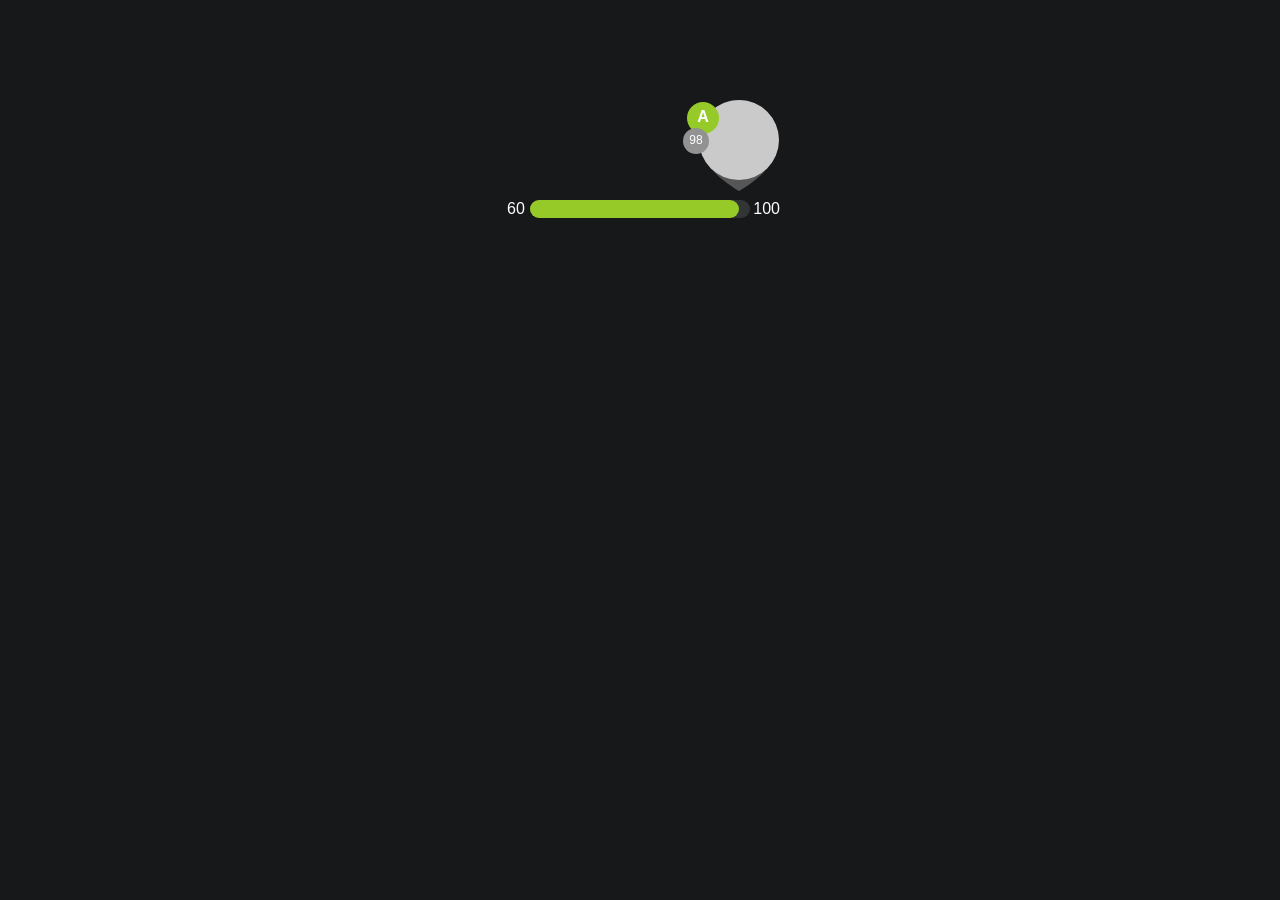
==== mygrade.html @ 9fae9788 "initial grade meter commit" ====
<!DOCTYPE html>
<html lang="en">
<head>
	<meta charset="UTF-8">
	<title>Document</title>
	<meta name="viewport" content="width=device-width, initial-scale=1.0, maximum-scale=1.0, minimum-scale=1.0">

</head>
<link rel="stylesheet" type="text/css" href="style.css">
<script type="text/javascript" src="https://code.jquery.com/jquery-1.11.3.min.js"></script>
<script type="text/javascript" src="script.js"></script>

<body>
	
	<div class="grade-meter">
		<div class="fill">
			<div class="indicator" data-score="98" data-grade="A">
				<div class="profile-pic"></div>
				<div class="pointer">
					<svg version="1.1" id="Layer_1" xmlns="http://www.w3.org/2000/svg" xmlns:xlink="http://www.w3.org/1999/xlink" x="0px" y="0px"
						 viewBox="0 0 80 91" enable-background="new 0 0 80 91" xml:space="preserve">
					<path fill-rule="evenodd" clip-rule="evenodd" fill="#565656" d="M40,0c21.8,0,39.5,17.8,39.5,39.9c0,22-19,39-39.5,51.1
						C19,78.1,0.5,61.9,0.5,39.9C0.5,17.8,18.2,0,40,0z"/>
					<path display="none" fill-rule="evenodd" clip-rule="evenodd" fill="#D8D8D8" d="M40-0.2c22.1,0,40,17.9,40,40s-17.9,40-40,40
						S0,61.9,0,39.8S17.9-0.2,40-0.2z"/>
					</svg>
				</div>
			</div>
		</div>
	</div>
</body>
</html>
---- style.css ----
/* colors:

bg: 171819;
Grey 2: 1e2021;
Green: 96ca29 
*/


/* Reset */
html, body, div {margin: 0; padding: 0;}
div, div:before, div:after{box-sizing: border-box;}

/* general styles */
body {
	background: #171819;
	font-family: "Helvetica Neue",Helvetica,Arial,sans-serif;
	-webkit-font-smoothing: antialiased;
	font-smoothing: antialiased;

}

/* Meter Styles */
.grade-meter{
	height: 18px;
	width: 220px;
	position: relative;
	background: #323536;
	-webkit-border-radius: 25px;
	-moz-border-radius: 25px;
	-ms-border-radius: 25px;
	-o-border-radius: 25px;
	border-radius: 25px;
	margin: 200px auto;
	-webkit-transform: translate3d(0, 0, 0);
}

.grade-meter:before{
	content: "60";
	position: absolute;
	top:0;
	left: -23px;
	color: #fff;
}

.grade-meter:after{
	content: "100";
	position: absolute;
	top: 0;
	right: -30px;
	color: #fff;
}

.fill {
	display: block;
	position: relative;
	background: #96ca29;
	-webkit-border-radius: 25px;
	-moz-border-radius: 25px; 
	-ms-border-radius: 25px;
	-o-border-radius: 25px;
	border-radius: 25px;
	height: 100%;
	width: 0%;
	-webkit-transform: translate3d(0, 0, 0);
}

.indicator{
	position: absolute;
	width: 80px;
	height: 91px;
	right: -40px;
	top: -100px;
	-webkit-transform: translate3d(0, 0, 0);
	-webkit-transform-style: preserve-3d;
	transform-style: preserve-3d;

}

.profile-pic{
	position: absolute;
	top: 0;
	left: 0;
	width: 80px;
	height: 80px;
	-webkit-border-radius: 50%;
	-moz-border-radius: 50%;
	-ms-border-radius: 50%;
	-o-border-radius: 50%;
	border-radius: 50%;
	background: #cacaca;
	z-index: 2;
}

/* grade styling */

.indicator:before{
	content: attr(data-grade);
	width: 32px;
	height: 32px;
	position: absolute;
	top: 2px;
	left:-12px;
	-webkit-border-radius: 50%;
	-moz-border-radius: 50%;
	-ms-border-radius: 50%;
	-o-border-radius: 50%;
	border-radius: 50%;
	background: #96ca29;
	padding-top: 6px;
	text-align: center;
	color: #fff;
	font-size: 16px;
	font-weight: 700;
	z-index: 3;
}

/* score styling */

.indicator:after{
	content: attr(data-score);
	width: 26px;
	height: 26px;
	position: absolute;
	top: 28px;
	left: -16px;
	-webkit-border-radius: 50%;
	-moz-border-radius: 50%;
	-ms-border-radius: 50%;
	-o-border-radius: 50%;
	border-radius: 50%;
	background: #929292;
	text-align: center;
	color: #fff;
	font-size: 12px;
	font-weight: 300;
	padding-top: 5px;
	z-index: 4;

}

.pointer{
	position: absolute;
	top: 0;
	left: 0;
	width: 80px;
	height: 91px;
	z-index: 1;
}


/* transitions */

.fill {
	-webkit-transition: width 1s; /* safari */
    transition: width 1s ease-in;
}
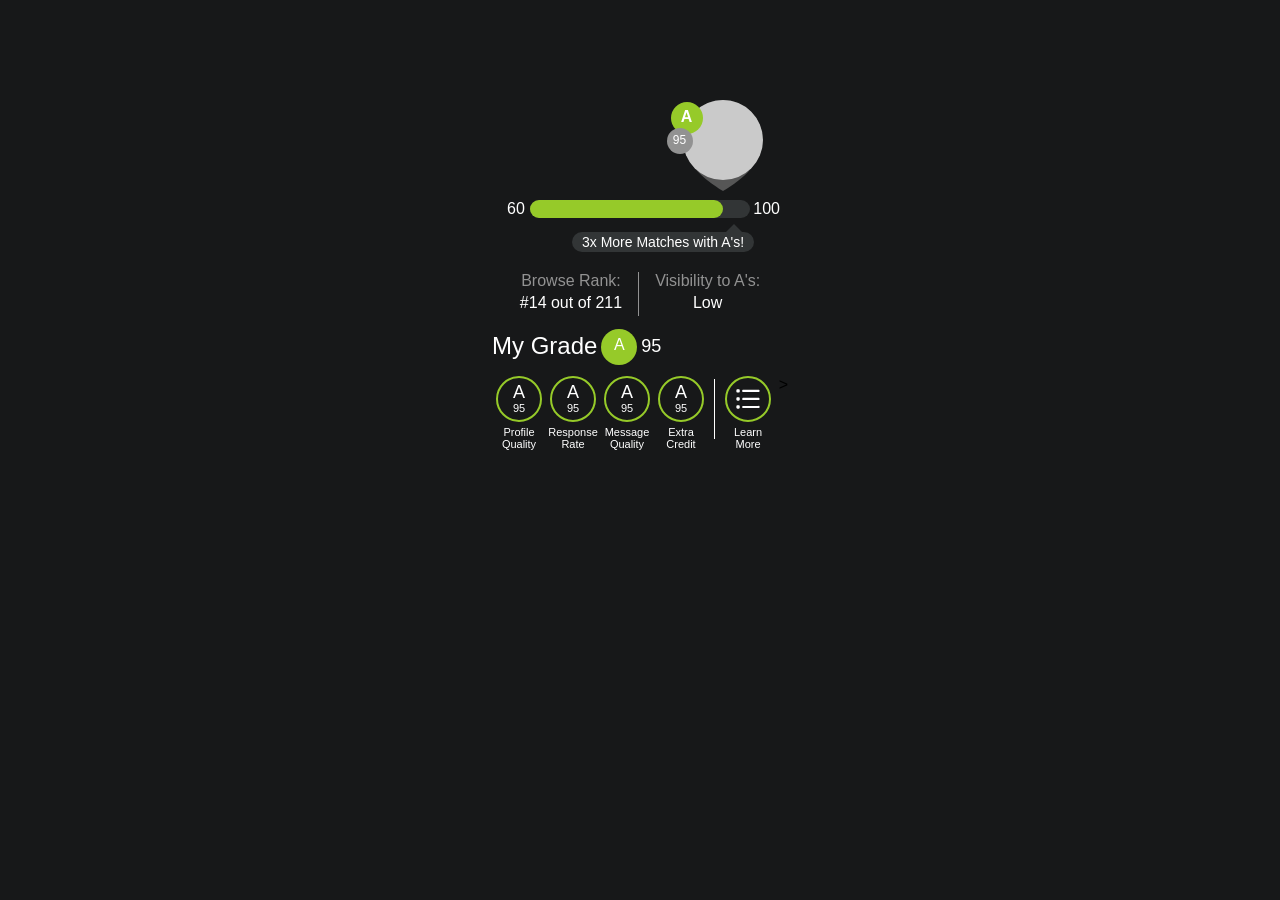
==== commit 529cafc1: "added grade breakdown and browse/visibility stats" ====
--- a/mygrade.html
+++ b/mygrade.html
@@ -11,20 +11,91 @@
 <script type="text/javascript" src="script.js"></script>
 
 <body>
-	
-	<div class="grade-meter">
-		<div class="fill">
-			<div class="indicator" data-score="98" data-grade="A">
-				<div class="profile-pic"></div>
-				<div class="pointer">
-					<svg version="1.1" id="Layer_1" xmlns="http://www.w3.org/2000/svg" xmlns:xlink="http://www.w3.org/1999/xlink" x="0px" y="0px"
-						 viewBox="0 0 80 91" enable-background="new 0 0 80 91" xml:space="preserve">
-					<path fill-rule="evenodd" clip-rule="evenodd" fill="#565656" d="M40,0c21.8,0,39.5,17.8,39.5,39.9c0,22-19,39-39.5,51.1
-						C19,78.1,0.5,61.9,0.5,39.9C0.5,17.8,18.2,0,40,0z"/>
-					<path display="none" fill-rule="evenodd" clip-rule="evenodd" fill="#D8D8D8" d="M40-0.2c22.1,0,40,17.9,40,40s-17.9,40-40,40
-						S0,61.9,0,39.8S17.9-0.2,40-0.2z"/>
-					</svg>
+	<div class="container">
+		<div class="grade-meter">
+			<div class="fill">
+				<div class="indicator" data-score="95" data-grade="A">
+					<div class="profile-pic"></div>
+					<div class="pointer">
+						<svg version="1.1" id="Layer_1" xmlns="http://www.w3.org/2000/svg" xmlns:xlink="http://www.w3.org/1999/xlink" x="0px" y="0px"
+							 viewBox="0 0 80 91" enable-background="new 0 0 80 91" xml:space="preserve">
+						<path fill-rule="evenodd" clip-rule="evenodd" fill="#565656" d="M40,0c21.8,0,39.5,17.8,39.5,39.9c0,22-19,39-39.5,51.1
+							C19,78.1,0.5,61.9,0.5,39.9C0.5,17.8,18.2,0,40,0z"/>
+						<path display="none" fill-rule="evenodd" clip-rule="evenodd" fill="#D8D8D8" d="M40-0.2c22.1,0,40,17.9,40,40s-17.9,40-40,40
+							S0,61.9,0,39.8S17.9-0.2,40-0.2z"/>
+						</svg>
+					</div>
 				</div>
+			</div>
+		</div>
+		<div class="match-a">
+			3x More Matches with A's!
+		</div>
+		<div class="stats">
+			<table cellpadding="0" cellspacing="0" border="0">
+				<tr>
+					<th>Browse Rank:</th>
+					<th>Visibility to A's:</th>
+				</tr>
+				<tr>
+					<td class="rank">#14 out of 211</td>
+					<td class="visibility">Low</td>
+				</tr>
+			</table>
+		</div>
+		<div class="breakdown">
+			<h1 data-grade="A" data-score="95">My Grade</h1>
+			<div class="row">
+				<div class="profile grade-block">
+					<div class="grade-circle">
+						<span class="grade">A</span>
+						<span class="score">95</span>
+					</div>
+					Profile<br>Quality
+				</div>
+				<div class="response grade-block">
+					<div class="grade-circle">
+						<span class="grade">A</span>
+						<span class="score">95</span>
+					</div>
+					Response<br>Rate
+				</div>
+				<div class="message grade-block">
+					<div class="grade-circle">
+						<span class="grade">A</span>
+						<span class="score">95</span>
+					</div>
+					Message<br>Quality
+				</div>
+				<div class="extra grade-block">
+					<div class="grade-circle">
+						<span class="grade">A</span>
+						<span class="score">95</span>
+					</div>
+					Extra<br>Credit
+				</div>
+				<div class="divider"></div>
+				<div class="learn grade-block">
+					<div class="grade-circle">
+						<svg width="24" height="24" version="1.1" id="Layer_1" xmlns="http://www.w3.org/2000/svg" xmlns:xlink="http://www.w3.org/1999/xlink" x="0px" y="0px"
+							 viewBox="0 0 32 32" enable-background="new 0 0 32 32" xml:space="preserve">
+						<g>
+							<path fill="#FFFFFF" d="M2,4.8c-0.4,0-0.8-0.1-1.1-0.4S0.5,3.7,0.5,3.3V1.8c0-0.4,0.1-0.8,0.4-1.1S1.6,0.2,2,0.2h1.5
+								c0.4,0,0.8,0.1,1.1,0.4S5,1.3,5,1.8v1.5c0,0.4-0.1,0.8-0.4,1.1S3.9,4.8,3.5,4.8H2z M2,15.5c-0.4,0-0.8-0.1-1.1-0.4
+								c-0.3-0.3-0.4-0.7-0.4-1.1v-1.5c0-0.4,0.1-0.8,0.4-1.1C1.2,11.1,1.6,11,2,11h1.5c0.4,0,0.8,0.1,1.1,0.4C4.9,11.7,5,12.1,5,12.5V14
+								c0,0.4-0.1,0.8-0.4,1.1c-0.3,0.3-0.6,0.4-1.1,0.4H2z M2,26.2c-0.4,0-0.8-0.1-1.1-0.4c-0.3-0.3-0.4-0.7-0.4-1.1v-1.5
+								c0-0.4,0.1-0.8,0.4-1.1s0.7-0.4,1.1-0.4h1.5c0.4,0,0.8,0.1,1.1,0.4S5,22.8,5,23.2v1.5c0,0.4-0.1,0.8-0.4,1.1
+								c-0.3,0.3-0.6,0.4-1.1,0.4H2z M9.7,4C9.3,4,8.9,3.9,8.6,3.6S8.2,2.9,8.2,2.5s0.1-0.8,0.4-1.1S9.3,1,9.7,1H30c0.4,0,0.8,0.1,1.1,0.4
+								s0.4,0.7,0.4,1.1S31.3,3.3,31,3.6S30.4,4,30,4H9.7z M9.7,14.8c-0.4,0-0.8-0.1-1.1-0.4c-0.3-0.3-0.4-0.7-0.4-1.1
+								c0-0.4,0.1-0.8,0.4-1.1c0.3-0.3,0.6-0.4,1-0.4H30c0.4,0,0.8,0.1,1.1,0.4c0.3,0.3,0.4,0.7,0.4,1.1c0,0.4-0.1,0.8-0.4,1.1
+								c-0.3,0.3-0.6,0.4-1.1,0.4H9.7z M30,22.4c0.4,0,0.8,0.1,1.1,0.4s0.4,0.7,0.4,1.1c0,0.4-0.1,0.8-0.4,1.1s-0.6,0.4-1.1,0.4H9.7
+								c-0.4,0-0.8-0.1-1.1-0.4S8.2,24.4,8.2,24c0-0.4,0.1-0.8,0.4-1.1s0.6-0.4,1-0.4H30z"/>
+						</g>
+						</svg>
+					</div>
+					Learn More
+				</div>
+				<div class="arrow">></div>
 			</div>
 		</div>
 	</div>
--- a/style.css
+++ b/style.css
@@ -8,7 +8,7 @@
 
 /* Reset */
 html, body, div {margin: 0; padding: 0;}
-div, div:before, div:after{box-sizing: border-box;}
+div, :before, :after{box-sizing: border-box;}
 
 /* general styles */
 body {
@@ -17,6 +17,12 @@
 	-webkit-font-smoothing: antialiased;
 	font-smoothing: antialiased;
 
+}
+
+.container {
+	width: 320px;
+	margin: 200px auto 0;
+	padding: 0 12px;
 }
 
 /* Meter Styles */
@@ -30,7 +36,7 @@
 	-ms-border-radius: 25px;
 	-o-border-radius: 25px;
 	border-radius: 25px;
-	margin: 200px auto;
+	margin: auto;
 	-webkit-transform: translate3d(0, 0, 0);
 }
 
@@ -147,6 +153,162 @@
 	z-index: 1;
 }
 
+.match-a{
+	color: #fff;
+	background: #323536;
+	padding: 2px 10px;
+	display: inline-block;
+	-webkit-border-radius: 10px;
+	-moz-border-radius: 10px;
+	-ms-border-radius: 10px;
+	-o-border-radius: 10px;
+	border-radius: 10px;
+	margin: 14px 0 0 80px;
+	font-size: 14px;
+	font-weight: 100;
+	position: relative;
+}
+
+.match-a:after{
+	content: '';
+	position: absolute;
+	top: -8px;
+	right: 12px;
+	display: block;
+	width: 0; 
+	height: 0; 
+	border-left: 8px solid transparent;
+	border-right: 8px solid transparent;
+	border-bottom: 8px solid #323536;
+}
+
+
+/* stats styles */
+
+table {
+
+	text-align: center;
+	margin: 20px auto 0;
+}
+
+
+td {
+	padding: 4px 16px;
+	font-weight: 500;
+	color: #fff;
+}
+
+th {
+	padding: 0 16px;
+	font-weight: 200;
+	color: #929292;
+}
+
+td:first-child, th:first-child{
+	border-right: 1px solid #929292;
+}
+
+
+/* breakdown styles */
+
+.breakdown h1{
+	color: #fff;
+	font-size: 24px;
+	font-weight: 200;
+	position: relative;
+	display: inline-block;
+}
+
+.breakdown h1:before{
+	content: attr(data-grade);
+	display: block;
+	position: absolute;
+	top: -3px;
+	right: -40px;
+	color: #fff;
+	padding-top: 7px;
+	text-align: center;
+	font-weight: 500;
+	font-size: 16px;
+	width: 36px;
+	height: 36px;
+	background: #96ca29;
+	-webkit-border-radius: 50%;
+	-moz-border-radius: 50%;
+	-ms-border-radius: 50%;
+	-o-border-radius: 50%;
+	border-radius: 50%;
+}
+
+.breakdown h1:after{
+	content: attr(data-score);
+	display: block;
+	font-weight: 200;
+	font-size: 18px;
+	color: #fff;
+	position: absolute;
+	top: 4px;
+	right: -64px;
+	clear: both;
+}
+
+.row:before,.row:after{
+	content: "";
+	display: table;
+}
+
+.row:after{
+	clear:both;
+}
+
+.grade-block{
+	color: #fff;
+	text-align: center;
+	font-size: 11px;
+	vertical-align: top;
+	width: 54px;
+	float: left;
+}
+
+.row>div:last-child{
+	float: right;
+}
+
+.grade-circle{
+	width: 46px;
+	height: 46px;
+	border: 2px solid #96ca29;
+	-webkit-border-radius: 50%;
+	-moz-border-radius: 50%;
+	-ms-border-radius: 50%;
+	-o-border-radius: 50%;
+	border-radius: 50%;
+	margin: 0 auto 4px;
+	padding-top: 6px;
+	line-height: 16px;
+}
+
+.grade-circle>span{
+	display: block;
+	margin: auto;
+}
+
+.grade-circle>.grade{
+	font-size: 18px;
+	font-weight: 500;
+}
+
+.grade-circle>svg{
+	margin-top: 5px;
+}
+
+.divider {
+	width: 1px;
+	height: 60px;
+	background: #fff;
+	float:left;
+	margin: 3px 6px 0;
+}
 
 /* transitions */
 
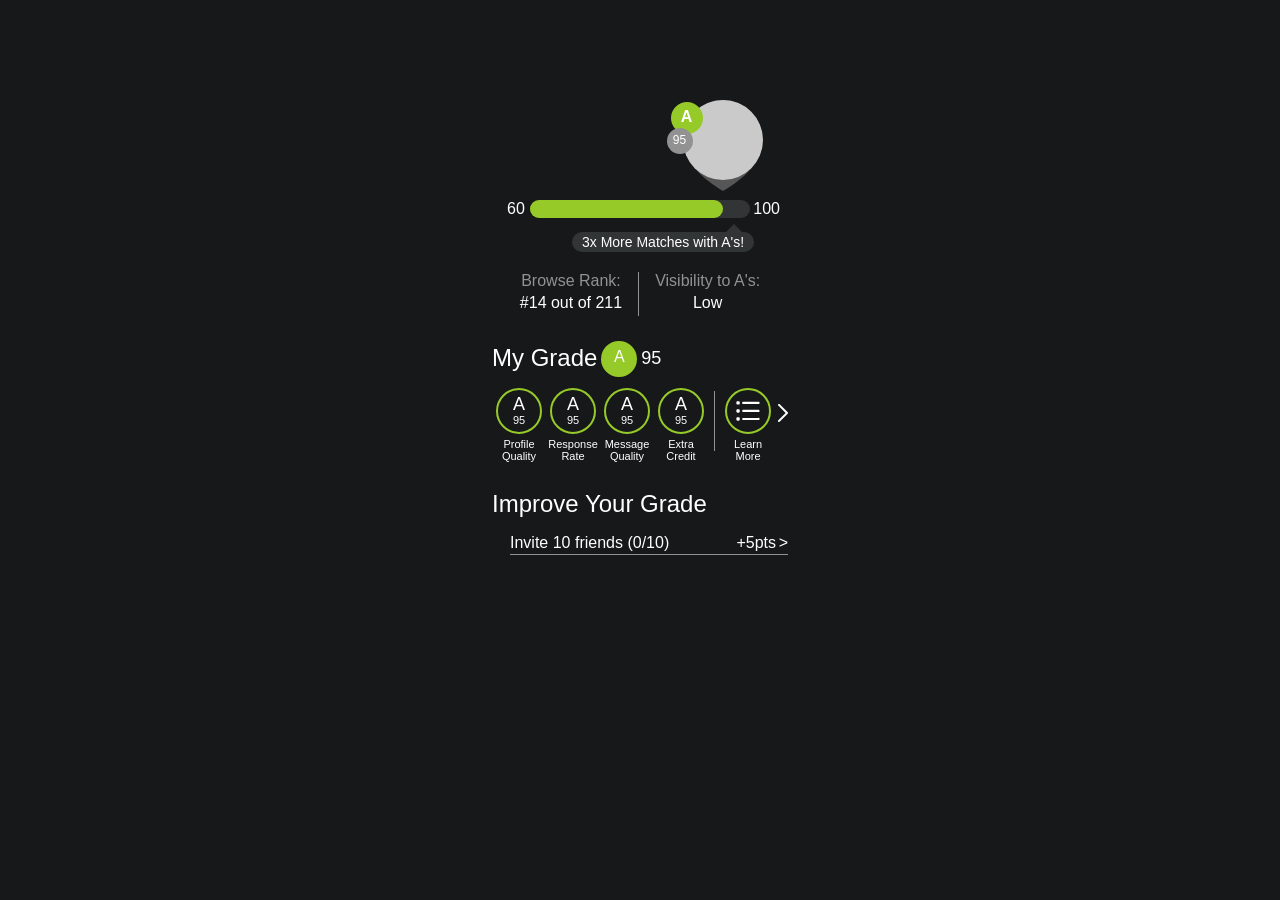
==== commit bea5b655: "Add improve my grade" ====
--- a/mygrade.html
+++ b/mygrade.html
@@ -17,7 +17,7 @@
 				<div class="indicator" data-score="95" data-grade="A">
 					<div class="profile-pic"></div>
 					<div class="pointer">
-						<svg version="1.1" id="Layer_1" xmlns="http://www.w3.org/2000/svg" xmlns:xlink="http://www.w3.org/1999/xlink" x="0px" y="0px"
+						<svg version="1.1" id="indicator" xmlns="http://www.w3.org/2000/svg" xmlns:xlink="http://www.w3.org/1999/xlink" x="0px" y="0px"
 							 viewBox="0 0 80 91" enable-background="new 0 0 80 91" xml:space="preserve">
 						<path fill-rule="evenodd" clip-rule="evenodd" fill="#565656" d="M40,0c21.8,0,39.5,17.8,39.5,39.9c0,22-19,39-39.5,51.1
 							C19,78.1,0.5,61.9,0.5,39.9C0.5,17.8,18.2,0,40,0z"/>
@@ -77,7 +77,7 @@
 				<div class="divider"></div>
 				<div class="learn grade-block">
 					<div class="grade-circle">
-						<svg width="24" height="24" version="1.1" id="Layer_1" xmlns="http://www.w3.org/2000/svg" xmlns:xlink="http://www.w3.org/1999/xlink" x="0px" y="0px"
+						<svg width="24" height="24" version="1.1" id="learn-more-icon" xmlns="http://www.w3.org/2000/svg" xmlns:xlink="http://www.w3.org/1999/xlink" x="0px" y="0px"
 							 viewBox="0 0 32 32" enable-background="new 0 0 32 32" xml:space="preserve">
 						<g>
 							<path fill="#FFFFFF" d="M2,4.8c-0.4,0-0.8-0.1-1.1-0.4S0.5,3.7,0.5,3.3V1.8c0-0.4,0.1-0.8,0.4-1.1S1.6,0.2,2,0.2h1.5
@@ -95,8 +95,23 @@
 					</div>
 					Learn More
 				</div>
-				<div class="arrow">></div>
+				<div class="arrow">
+					<svg version="1.1" id="arrow" xmlns="http://www.w3.org/2000/svg" xmlns:xlink="http://www.w3.org/1999/xlink" x="0px" y="0px"
+						 viewBox="0 0 10 18" enable-background="new 0 0 10 18" xml:space="preserve">
+					<g>
+						<path fill="#ffffff" d="M7.6,9L0.3,1.6C0.1,1.4,0,1.2,0,0.9s0.1-0.5,0.3-0.7C0.4,0.1,0.5,0.1,0.6,0S0.9-0.1,1-0.1c0.1,0,0.3,0,0.4,0.1
+							s0.2,0.1,0.3,0.2l8.1,8C9.8,8.4,9.9,8.5,10,8.6C10,8.7,10,8.8,10,9c0,0.1,0,0.2-0.1,0.4S9.8,9.6,9.7,9.7l-8.1,8.1
+							C1.5,17.9,1.3,18,1,18s-0.5-0.1-0.7-0.3S0,17.3,0,17s0.1-0.5,0.3-0.7L7.6,9z"/>
+					</g>
+					</svg>
+				</div>
 			</div>
+		</div>
+		<div class="improve">
+			<h1>Improve Your Grade</h1>
+			<ul>
+				<li>Invite 10 friends (<span class="completion">0/10</span>)<span class="points">+5pts</span></li>
+			</ul>
 		</div>
 	</div>
 </body>
--- a/style.css
+++ b/style.css
@@ -23,6 +23,14 @@
 	width: 320px;
 	margin: 200px auto 0;
 	padding: 0 12px;
+}
+
+h1{
+	color: #fff;
+	font-size: 24px;
+	font-weight: 200;
+	position: relative;
+	display: inline-block;
 }
 
 /* Meter Styles */
@@ -211,13 +219,11 @@
 
 /* breakdown styles */
 
-.breakdown h1{
-	color: #fff;
-	font-size: 24px;
-	font-weight: 200;
-	position: relative;
-	display: inline-block;
-}
+.breakdown{
+	margin: 12px 0 0 0;
+}
+
+
 
 .breakdown h1:before{
 	content: attr(data-grade);
@@ -270,9 +276,6 @@
 	float: left;
 }
 
-.row>div:last-child{
-	float: right;
-}
 
 .grade-circle{
 	width: 46px;
@@ -305,9 +308,55 @@
 .divider {
 	width: 1px;
 	height: 60px;
-	background: #fff;
+	background: #929292;
 	float:left;
 	margin: 3px 6px 0;
+}
+
+
+.arrow{
+	width: 10px;
+	height: 18px;
+	padding-top: 16px;
+	float: right;
+}
+
+/* improve section */
+.improve {
+	margin: 12px 0 0 0;
+}
+
+.improve>ul{
+	color: #fff;
+	list-style: none;
+	font-size: 16px;
+	font-weight: 200;
+	padding-left: 18px;
+	margin: 0;
+
+
+}
+
+.improve>ul>li{
+	margin: 0;
+	padding: 0 12px 2px 0;
+	border-bottom: 1px solid #929292;
+	position: relative;
+
+}
+
+.improve>ul>li:after{
+	content: '>';
+	font-size: 16px;
+	color: #fff;
+	font-weight: 200;
+	position: absolute;
+	top:0;
+	right:0;
+}
+
+.improve>ul>li>.points{
+	float: right;
 }
 
 /* transitions */
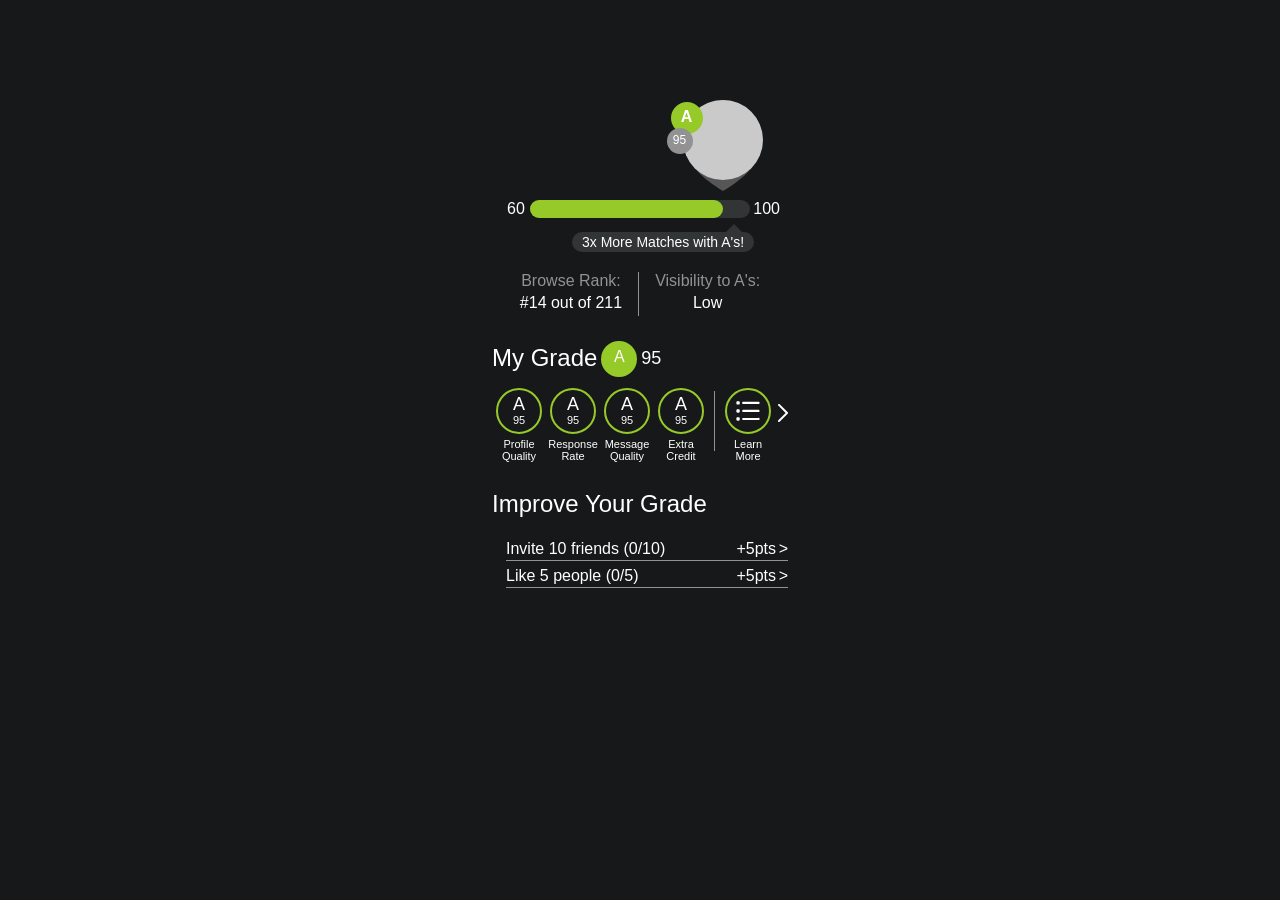
==== commit f3e8af4c: "updates to styling and finish 'improve your grade' section" ====
--- a/mygrade.html
+++ b/mygrade.html
@@ -2,7 +2,7 @@
 <html lang="en">
 <head>
 	<meta charset="UTF-8">
-	<title>Document</title>
+	<title>My Grade</title>
 	<meta name="viewport" content="width=device-width, initial-scale=1.0, maximum-scale=1.0, minimum-scale=1.0">
 
 </head>
@@ -111,6 +111,7 @@
 			<h1>Improve Your Grade</h1>
 			<ul>
 				<li>Invite 10 friends (<span class="completion">0/10</span>)<span class="points">+5pts</span></li>
+				<li>Like 5 people (<span class="completion">0/5</span>)<span class="points">+5pts</span></li>
 			</ul>
 		</div>
 	</div>
--- a/style.css
+++ b/style.css
@@ -16,6 +16,7 @@
 	font-family: "Helvetica Neue",Helvetica,Arial,sans-serif;
 	-webkit-font-smoothing: antialiased;
 	font-smoothing: antialiased;
+	padding: 0 0 20px 0;
 
 }
 
@@ -331,15 +332,15 @@
 	list-style: none;
 	font-size: 16px;
 	font-weight: 200;
-	padding-left: 18px;
+	padding: 0 0 0 14px;
 	margin: 0;
 
 
 }
 
 .improve>ul>li{
-	margin: 0;
-	padding: 0 12px 2px 0;
+	margin: 6px 0 0 0;
+	padding: 0px 12px 2px 0;
 	border-bottom: 1px solid #929292;
 	position: relative;
 
@@ -363,5 +364,5 @@
 
 .fill {
 	-webkit-transition: width 1s; /* safari */
-    transition: width 1s ease-in;
+    transition: width 1s cubic-bezier(0.445, 0.050, 0.550, 0.950);
 }
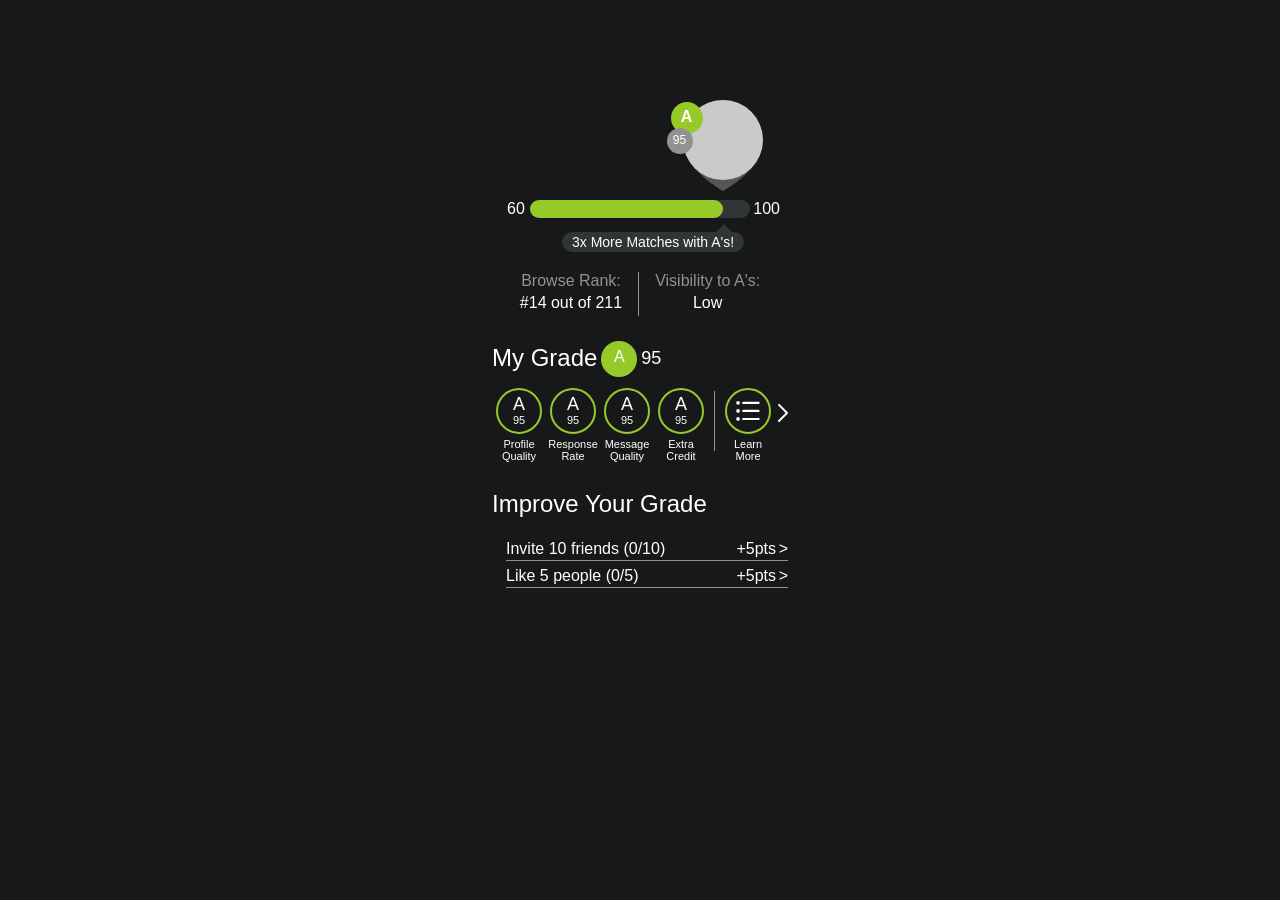
==== commit 75debacb: "add local jquery and update some styling" ====
--- a/mygrade.html
+++ b/mygrade.html
@@ -7,8 +7,8 @@
 
 </head>
 <link rel="stylesheet" type="text/css" href="style.css">
-<script type="text/javascript" src="https://code.jquery.com/jquery-1.11.3.min.js"></script>
-<script type="text/javascript" src="script.js"></script>
+<script type="text/javascript" src="js/jquery-1.11.2.min.js"></script>
+<script type="text/javascript" src="js/script.js"></script>
 
 <body>
 	<div class="container">
--- a/style.css
+++ b/style.css
@@ -172,9 +172,9 @@
 	-ms-border-radius: 10px;
 	-o-border-radius: 10px;
 	border-radius: 10px;
-	margin: 14px 0 0 80px;
+	margin: 14px 0 0 70px;
 	font-size: 14px;
-	font-weight: 100;
+	font-weight: 200;
 	position: relative;
 }
 
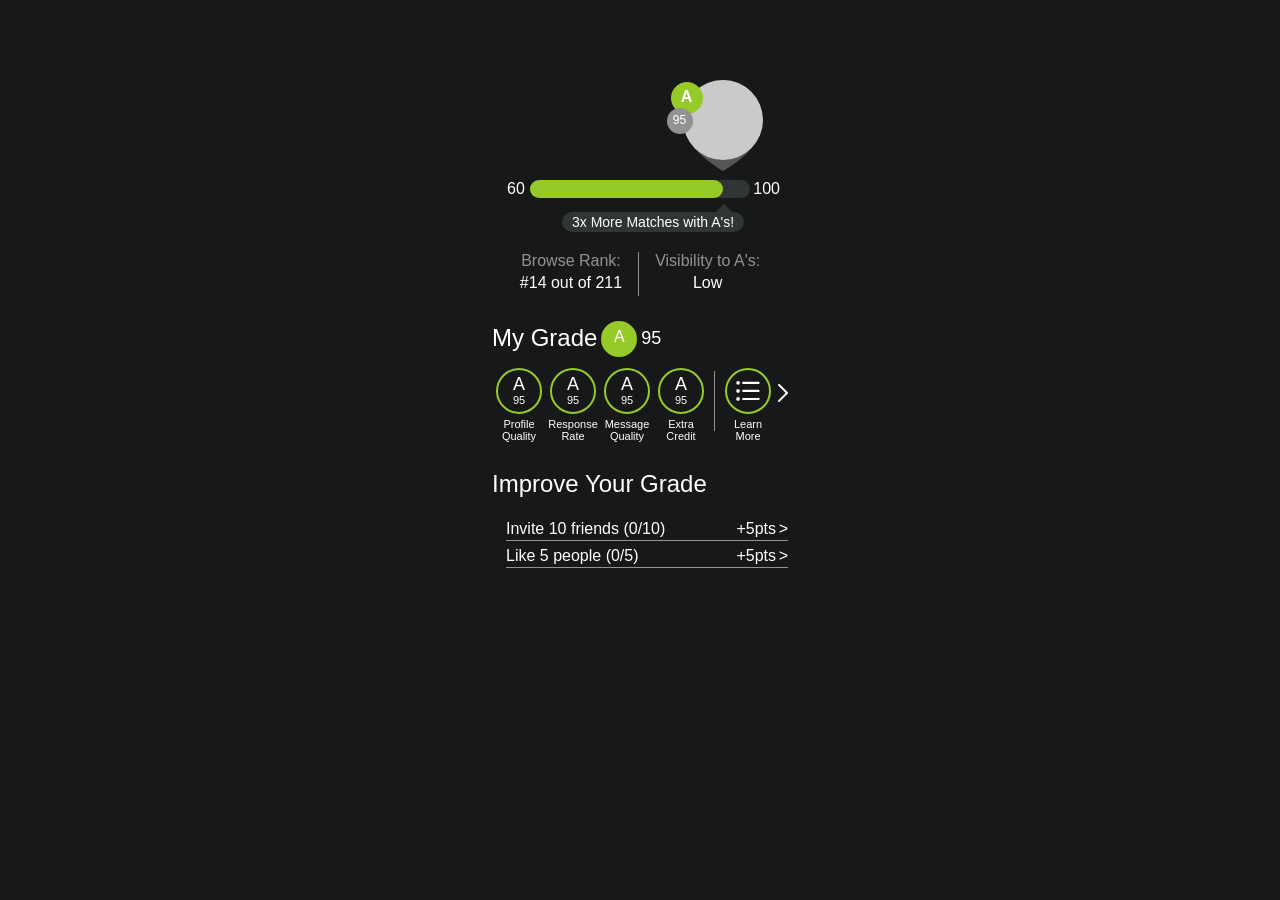
==== commit 100b1b2e: "style updates and add test callback to 'invite 10 friends'" ====
--- a/mygrade.html
+++ b/mygrade.html
@@ -110,8 +110,8 @@
 		<div class="improve">
 			<h1>Improve Your Grade</h1>
 			<ul>
-				<li>Invite 10 friends (<span class="completion">0/10</span>)<span class="points">+5pts</span></li>
-				<li>Like 5 people (<span class="completion">0/5</span>)<span class="points">+5pts</span></li>
+				<li id="invite">Invite 10 friends (<span class="completion">0/10</span>)<span class="points">+5pts</span></li>
+				<li id="like">Like 5 people (<span class="completion">0/5</span>)<span class="points">+5pts</span></li>
 			</ul>
 		</div>
 	</div>
--- a/style.css
+++ b/style.css
@@ -16,13 +16,13 @@
 	font-family: "Helvetica Neue",Helvetica,Arial,sans-serif;
 	-webkit-font-smoothing: antialiased;
 	font-smoothing: antialiased;
-	padding: 0 0 20px 0;
+	padding: 180px 0 20px 0;
 
 }
 
 .container {
 	width: 320px;
-	margin: 200px auto 0;
+	margin: auto;
 	padding: 0 12px;
 }
 
